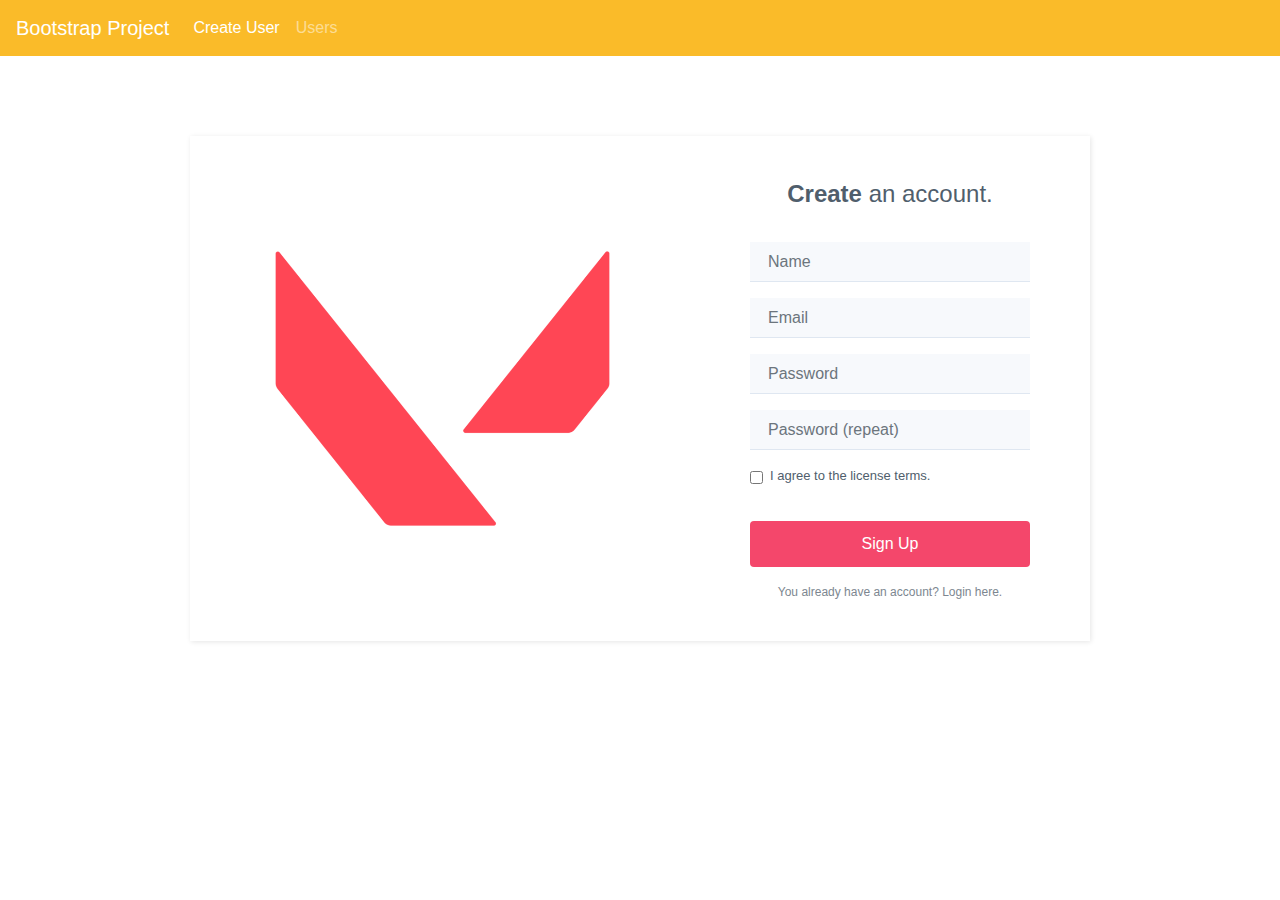
==== index.html @ a5146f93 "fixed JSON naming, better innerTexts and created a function containing saveUsers and its validations" ====
<!DOCTYPE html>
<html lang="en">
  <head>
    <title>Bootstrap Project</title>
    <meta charset="utf-8" />
    <meta
      name="viewport"
      content="width=device-width, initial-scale=1, shrink-to-fit=no"
    />
    <!-- Bootstrap CSS -->
    <link
      rel="stylesheet"
      href="https://stackpath.bootstrapcdn.com/bootstrap/4.3.1/css/bootstrap.min.css"
      integrity="sha384-ggOyR0iXCbMQv3Xipma34MD+dH/1fQ784/j6cY/iJTQUOhcWr7x9JvoRxT2MZw1T"
      crossorigin="anonymous"
    />
    <link
      rel="stylesheet"
      href="https://cdnjs.cloudflare.com/ajax/libs/twitter-bootstrap/4.1.3/css/bootstrap.min.css"
    />
    <link rel="stylesheet" href="./style.css" />
  </head>

  <body>
    <header>
      <nav
        class="navbar navbar-expand-sm navbar-dark"
        style="background-color: #fabb29"
      >
        <a class="navbar-brand" href="#">Bootstrap Project</a>
        <button
          class="navbar-toggler d-lg-none"
          type="button"
          data-toggle="collapse"
          data-target="#collapsibleNavId"
          aria-controls="collapsibleNavId"
          aria-expanded="false"
          aria-label="Toggle navigation"
        ></button>
        <div class="collapse navbar-collapse" id="collapsibleNavId">
          <ul class="navbar-nav mr-auto mt-2 mt-lg-0">
            <li class="nav-item active">
              <a class="nav-link" href="#"
                >Create User <span class="sr-only">(current)</span></a
              >
            </li>
            <li class="nav-item">
              <a class="nav-link" href="users.html">Users</a>
            </li>
          </ul>
        </div>
      </nav>
    </header>
    <main>
      <!-- Optional JavaScript -->
      <!-- jQuery first, then Popper.js, then Bootstrap JS -->
      <script
        src="https://code.jquery.com/jquery-3.3.1.slim.min.js"
        integrity="sha384-q8i/X+965DzO0rT7abK41JStQIAqVgRVzpbzo5smXKp4YfRvH+8abtTE1Pi6jizo"
        crossorigin="anonymous"
      ></script>
      <script
        src="https://cdnjs.cloudflare.com/ajax/libs/popper.js/1.14.7/umd/popper.min.js"
        integrity="sha384-UO2eT0CpHqdSJQ6hJty5KVphtPhzWj9WO1clHTMGa3JDZwrnQq4sF86dIHNDz0W1"
        crossorigin="anonymous"
      ></script>
      <script
        src="https://stackpath.bootstrapcdn.com/bootstrap/4.3.1/js/bootstrap.min.js"
        integrity="sha384-JjSmVgyd0p3pXB1rRibZUAYoIIy6OrQ6VrjIEaFf/nJGzIxFDsf4x0xIM+B07jRM"
        crossorigin="anonymous"
      ></script>
      <!-- Logo -->
      <div class="register-photo">
        <div class="form-container">
          <div class="image-holder"></div>
          <!-- Form -->
          <form>
            <h2 class="text-center"><strong>Create</strong> an account.</h2>
            <div class="form-group">
              <input
                class="form-control"
                type="text"
                name="name"
                placeholder="Name"
                id="userName"
              />
            </div>
            <div class="form-group">
              <input
                class="form-control"
                type="email"
                name="email"
                placeholder="Email"
                id="email"
              />
            </div>
            <div class="form-group">
              <input
                class="form-control"
                type="password"
                name="password"
                placeholder="Password"
                id="password1"
              />
            </div>
            <div class="form-group">
              <input
                class="form-control"
                type="password"
                name="password-repeat"
                placeholder="Password (repeat)"
                id="password2"
              />
            </div>
            <div class="form-group">
              <p id="msg2"></p>
              <p id="msg1"></p>
              <div class="form-check">
                <label class="form-check-label"
                  ><input class="form-check-input" type="checkbox" />I agree to
                  the license terms.</label
                >
              </div>
            </div>
            <div class="form-group">
              <button class="btn btn-primary btn-block" type="button" id="btn">
                Sign Up
              </button>
            </div>
            <a href="" class="already"
              >You already have an account? Login here.</a
            >
          </form>
        </div>
      </div>
    </main>
    <script src="https://cdnjs.cloudflare.com/ajax/libs/jquery/3.2.1/jquery.min.js"></script>
    <script src="https://cdnjs.cloudflare.com/ajax/libs/twitter-bootstrap/4.1.3/js/bootstrap.bundle.min.js"></script>
    <script src="main.js"></script>
  </body>
</html>
---- style.css ----
.register-photo {
  background: #ffffff;
  padding: 80px 0;
}

.register-photo .image-holder {
  display: table-cell;
  width: auto;
  background: url(./assets/logo.png);
  background-size: cover;
}

.register-photo .form-container {
  display: table;
  max-width: 900px;
  width: 90%;
  margin: 0 auto;
  box-shadow: 1px 1px 5px rgba(0, 0, 0, 0.1);
}

.register-photo form {
  display: table-cell;
  width: 400px;
  background-color: #ffffff;
  padding: 40px 60px;
  color: #505e6c;
}

@media (max-width: 991px) {
  .register-photo form {
    padding: 40px;
  }
}

.register-photo form h2 {
  font-size: 24px;
  line-height: 1.5;
  margin-bottom: 30px;
}

.register-photo form .form-control {
  background: #f7f9fc;
  border: none;
  border-bottom: 1px solid #dfe7f1;
  border-radius: 0;
  box-shadow: none;
  outline: none;
  color: inherit;
  text-indent: 6px;
  height: 40px;
}

.register-photo form .form-check {
  font-size: 13px;
  line-height: 20px;
}

.register-photo form .btn-primary {
  background: #f4476b;
  border: none;
  border-radius: 4px;
  padding: 11px;
  box-shadow: none;
  margin-top: 35px;
  text-shadow: none;
  outline: none !important;
}

.register-photo form .btn-primary:hover,
.register-photo form .btn-primary:active {
  background: #eb3b60;
}

.register-photo form .btn-primary:active {
  transform: translateY(1px);
}

.register-photo form .already {
  display: block;
  text-align: center;
  font-size: 12px;
  color: #6f7a85;
  opacity: 0.9;
  text-decoration: none;
}

/*USERS CSS*/
@import url("https://maxcdn.bootstrapcdn.com/font-awesome/4.7.0/css/font-awesome.min.css");
@import url("https://fonts.googleapis.com/css?family=Open+Sans:300,400,600,700");
@import url("https://fonts.googleapis.com/css?family=Libre+Baskerville:400,700");
body {
  font-family: "Open Sans", sans-serif;
}
*:hover {
  -webkit-transition: all 1s ease;
  transition: all 1s ease;
}
section {
  display: flex;
  align-items: center;
  float: left;
  width: 100%;
  background: #fff; /* fallback for old browsers */
  padding: 30px 0;
}
h1 {
  float: left;
  width: 100%;
  color: #ffffff;
  margin-bottom: 30px;
  font-size: 14px;
}
h1 span {
  font-family: "Libre Baskerville", serif;
  display: block;
  font-size: 45px;
  text-transform: none;
  margin-bottom: 20px;
  margin-top: 30px;
  font-weight: 700;
}
h1 a {
  color: #131313;
  font-weight: bold;
}

/*Profile Card 1*/
.profile-card-1 {
  font-family: "Open Sans", Arial, sans-serif;
  position: relative;
  float: left;
  overflow: hidden;
  width: 100%;
  color: #000000;
  text-align: center;
  height: 368px;
  border: none;
}
.profile-card-1 .background {
  width: 100%;
  vertical-align: top;
  opacity: 0.9;
  -webkit-filter: blur(5px);
  filter: blur(5px);
  -webkit-transform: scale(1.8);
  transform: scale(2.8);
}
.profile-card-1 .card-content {
  width: 100%;
  padding: 15px 25px;
  position: absolute;
  left: 0;
  top: 50%;
}
.profile-card-1 .profile {
  border-radius: 50%;
  position: absolute;
  bottom: 50%;
  left: 50%;
  max-width: 100px;
  opacity: 1;
  box-shadow: 3px 3px 20px rgba(0, 0, 0, 0.5);
  border: 2px solid rgba(255, 255, 255, 1);
  -webkit-transform: translate(-50%, 0%);
  transform: translate(-50%, 0%);
}
.profile-card-1 h2 {
  margin: 0 0 5px;
  font-weight: 600;
  font-size: 25px;
}
.profile-card-1 h2 small {
  display: block;
  font-size: 15px;
  margin-top: 10px;
}
.profile-card-1 i {
  display: inline-block;
  font-size: 16px;
  color: #ffffff;
  text-align: center;
  border: 1px solid #fff;
  width: 30px;
  height: 30px;
  line-height: 30px;
  border-radius: 50%;
  margin: 0 5px;
}
.profile-card-1 .icon-block {
  float: left;
  width: 100%;
  margin-top: 15px;
}
.profile-card-1 .icon-block a {
  text-decoration: none;
}
.profile-card-1 i:hover {
  background-color: #fff;
  color: #2e3434;
  text-decoration: none;
}
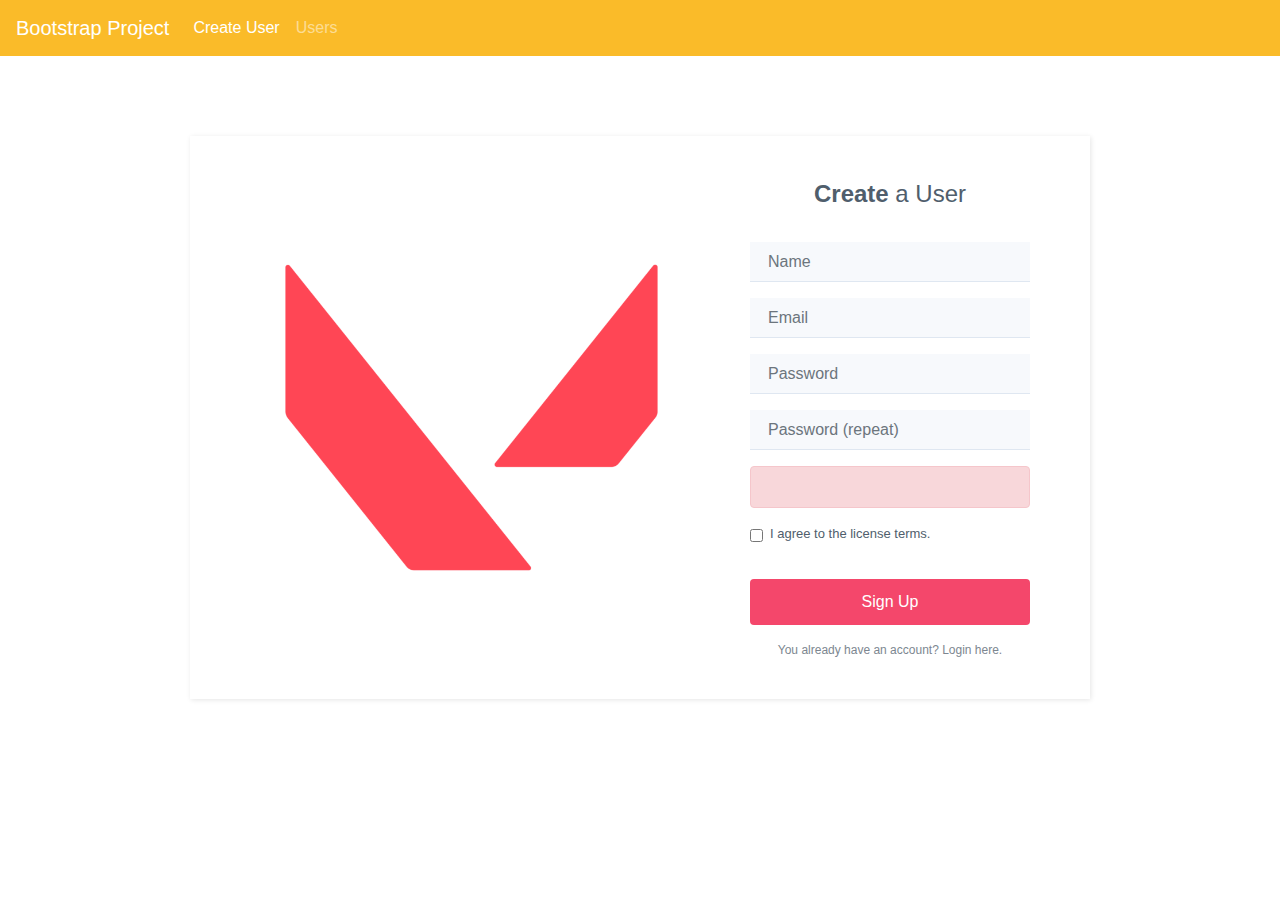
==== commit bb5e3552: "cambio titulo, correccion msg, alerta incompleta, correccion incompleta pag users" ====
--- a/index.html
+++ b/index.html
@@ -75,7 +75,7 @@
           <div class="image-holder"></div>
           <!-- Form -->
           <form>
-            <h2 class="text-center"><strong>Create</strong> an account.</h2>
+            <h2 class="text-center"><strong>Create</strong> a User</h2>
             <div class="form-group">
               <input
                 class="form-control"
@@ -113,8 +113,11 @@
               />
             </div>
             <div class="form-group">
-              <p id="msg2"></p>
-              <p id="msg1"></p>
+              <div id="myAlert" class="alert alert-danger" role="alert">
+                <p id="msg2"></p>
+                <p id="msg1"></p>
+              </div>
+                
               <div class="form-check">
                 <label class="form-check-label"
                   ><input class="form-check-input" type="checkbox" />I agree to
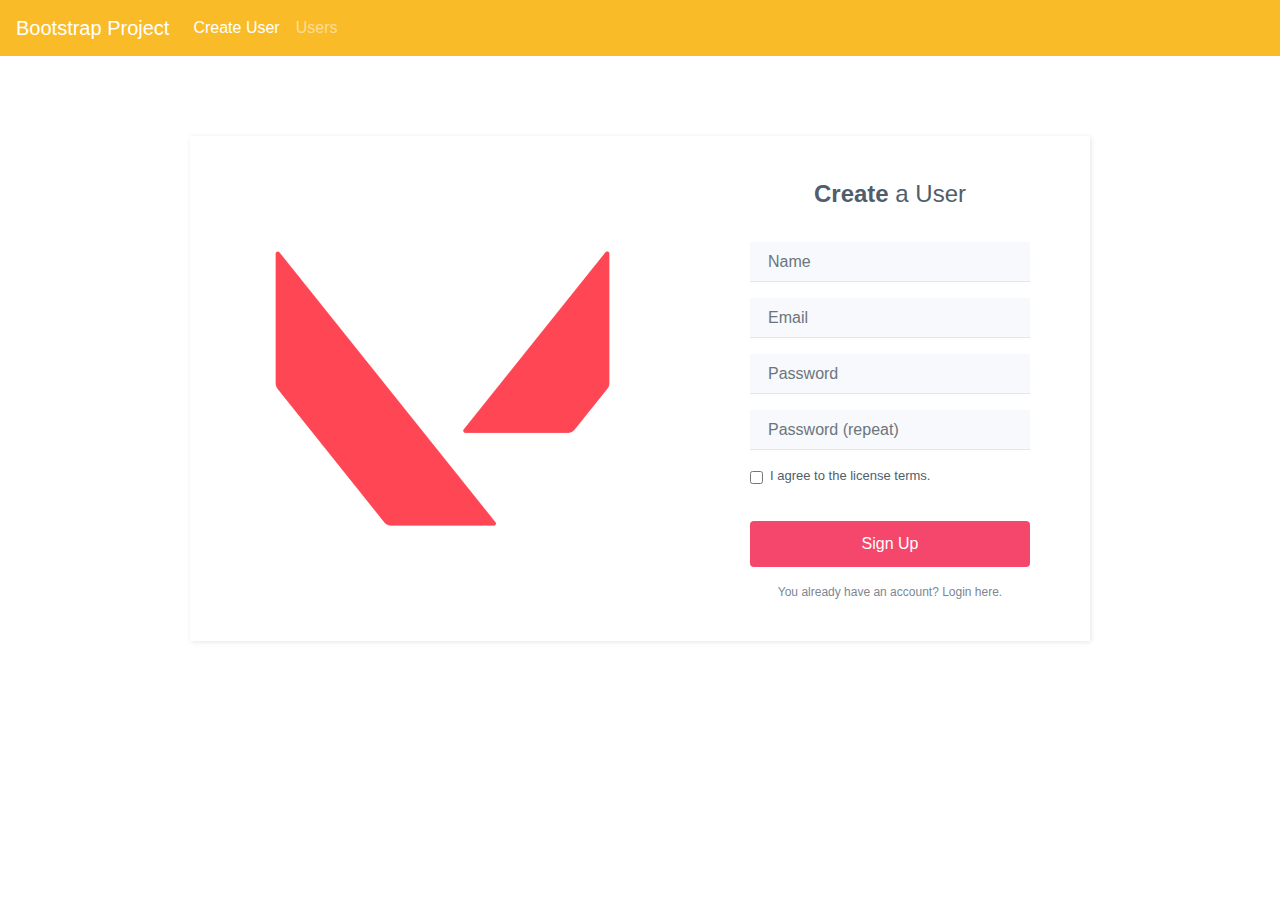
==== commit a1018b93: "hidden class in css, better returns, added classLists to remove .hidden" ====
--- a/index.html
+++ b/index.html
@@ -45,7 +45,7 @@
               >
             </li>
             <li class="nav-item">
-              <a class="nav-link" href="users.html">Users</a>
+              <a class="nav-link" href="./users/users.html">Users</a>
             </li>
           </ul>
         </div>
@@ -100,7 +100,7 @@
                 type="password"
                 name="password"
                 placeholder="Password"
-                id="password1"
+                id="password"
               />
             </div>
             <div class="form-group">
@@ -109,15 +109,25 @@
                 type="password"
                 name="password-repeat"
                 placeholder="Password (repeat)"
-                id="password2"
+                id="passwordRepeat"
               />
             </div>
             <div class="form-group">
-              <div id="myAlert" class="alert alert-danger" role="alert">
-                <p id="msg2"></p>
-                <p id="msg1"></p>
+              <div
+                id="validationAlert"
+                class="alert alert-danger hidden"
+                role="alert"
+              >
+                <span id="validationAlertMessage"></span>
               </div>
-                
+              <div
+                id="userValidationSuccessAlert"
+                class="alert alert-success hidden"
+                role="alert"
+              >
+                <span>User created successfully!!</span>
+              </div>
+
               <div class="form-check">
                 <label class="form-check-label"
                   ><input class="form-check-input" type="checkbox" />I agree to
@@ -126,7 +136,11 @@
               </div>
             </div>
             <div class="form-group">
-              <button class="btn btn-primary btn-block" type="button" id="btn">
+              <button
+                class="btn btn-primary btn-block"
+                type="button"
+                id="sign-up-button"
+              >
                 Sign Up
               </button>
             </div>
--- a/style.css
+++ b/style.css
@@ -199,3 +199,7 @@
   color: #2e3434;
   text-decoration: none;
 }
+
+.hidden {
+  display: none;
+}
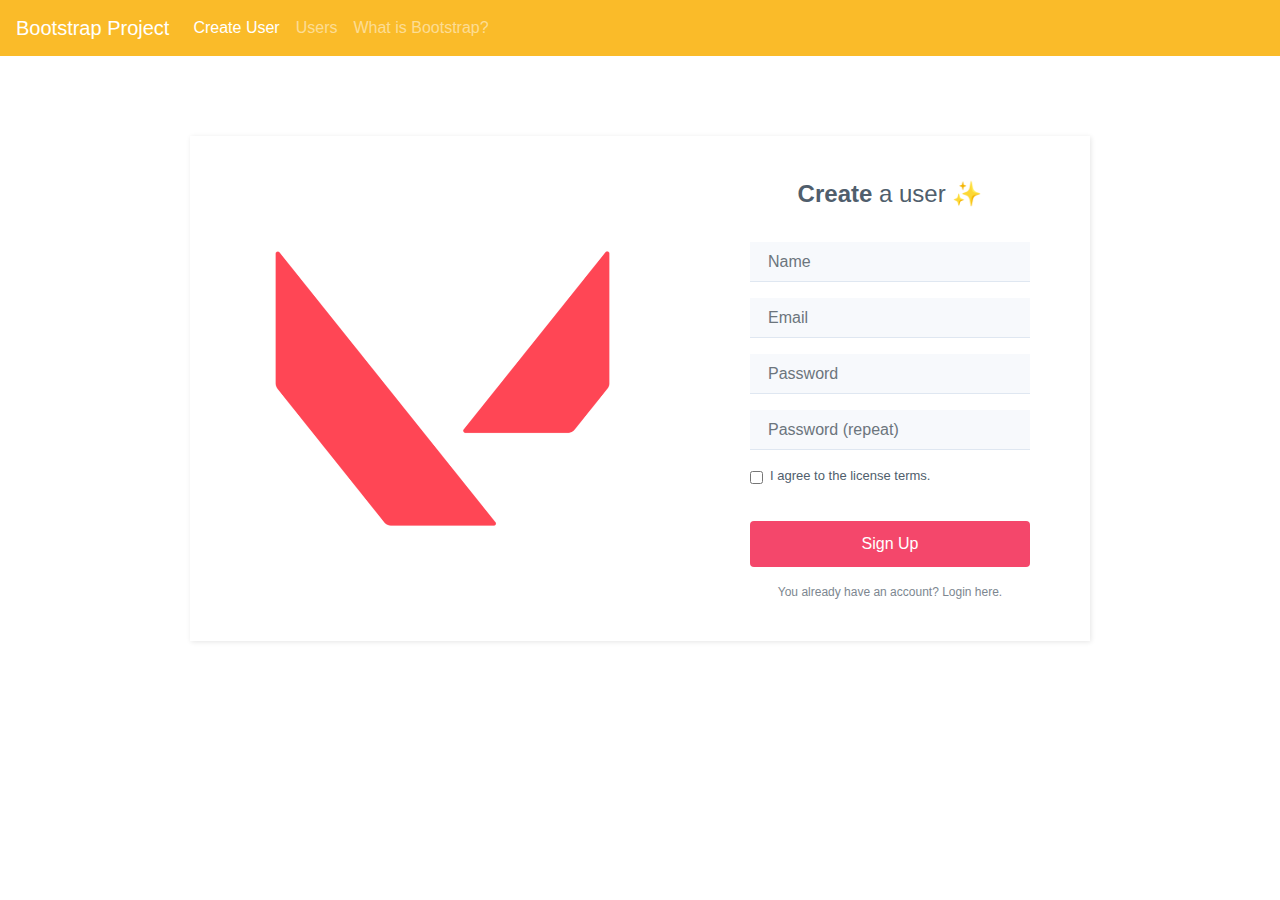
==== commit 3053366f: "kebabcase for html, active class for better navBar, cards js with localStorage info and include boot" ====
--- a/index.html
+++ b/index.html
@@ -47,6 +47,11 @@
             <li class="nav-item">
               <a class="nav-link" href="./users/users.html">Users</a>
             </li>
+            <li class="nav-item">
+              <a class="nav-link" href="./about/about.html"
+                >What is Bootstrap?</a
+              >
+            </li>
           </ul>
         </div>
       </nav>
@@ -75,14 +80,14 @@
           <div class="image-holder"></div>
           <!-- Form -->
           <form>
-            <h2 class="text-center"><strong>Create</strong> a User</h2>
+            <h2 class="text-center"><strong>Create</strong> a user &#10024;</h2>
             <div class="form-group">
               <input
                 class="form-control"
                 type="text"
                 name="name"
                 placeholder="Name"
-                id="userName"
+                id="user-name"
               />
             </div>
             <div class="form-group">
@@ -109,19 +114,19 @@
                 type="password"
                 name="password-repeat"
                 placeholder="Password (repeat)"
-                id="passwordRepeat"
+                id="password-repeat"
               />
             </div>
             <div class="form-group">
               <div
-                id="validationAlert"
+                id="validation-alert"
                 class="alert alert-danger hidden"
                 role="alert"
               >
-                <span id="validationAlertMessage"></span>
+                <span id="validation-alert-message"></span>
               </div>
               <div
-                id="userValidationSuccessAlert"
+                id="user-validation-success-alert"
                 class="alert alert-success hidden"
                 role="alert"
               >
--- a/style.css
+++ b/style.css
@@ -203,3 +203,9 @@
 .hidden {
   display: none;
 }
+
+.card {
+  align-items: center;
+  text-align: center;
+  padding: 2em;
+}
